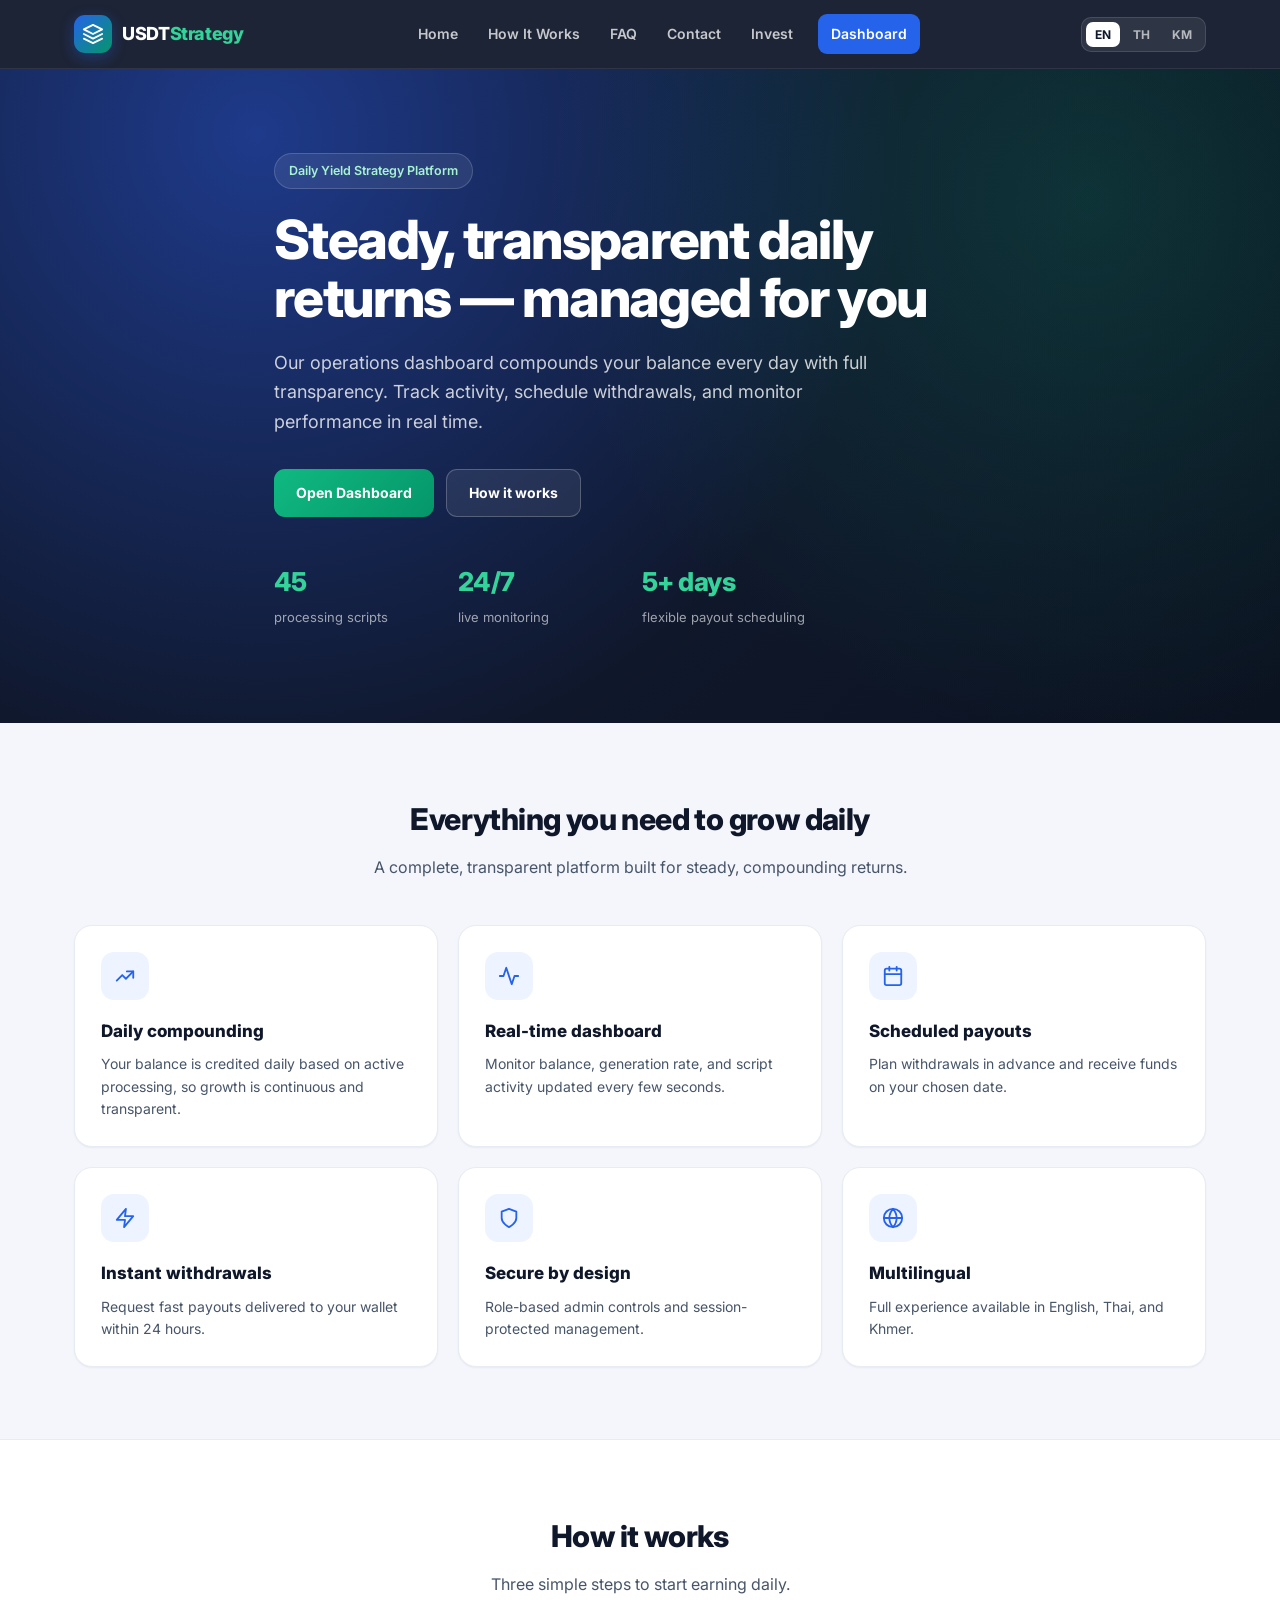
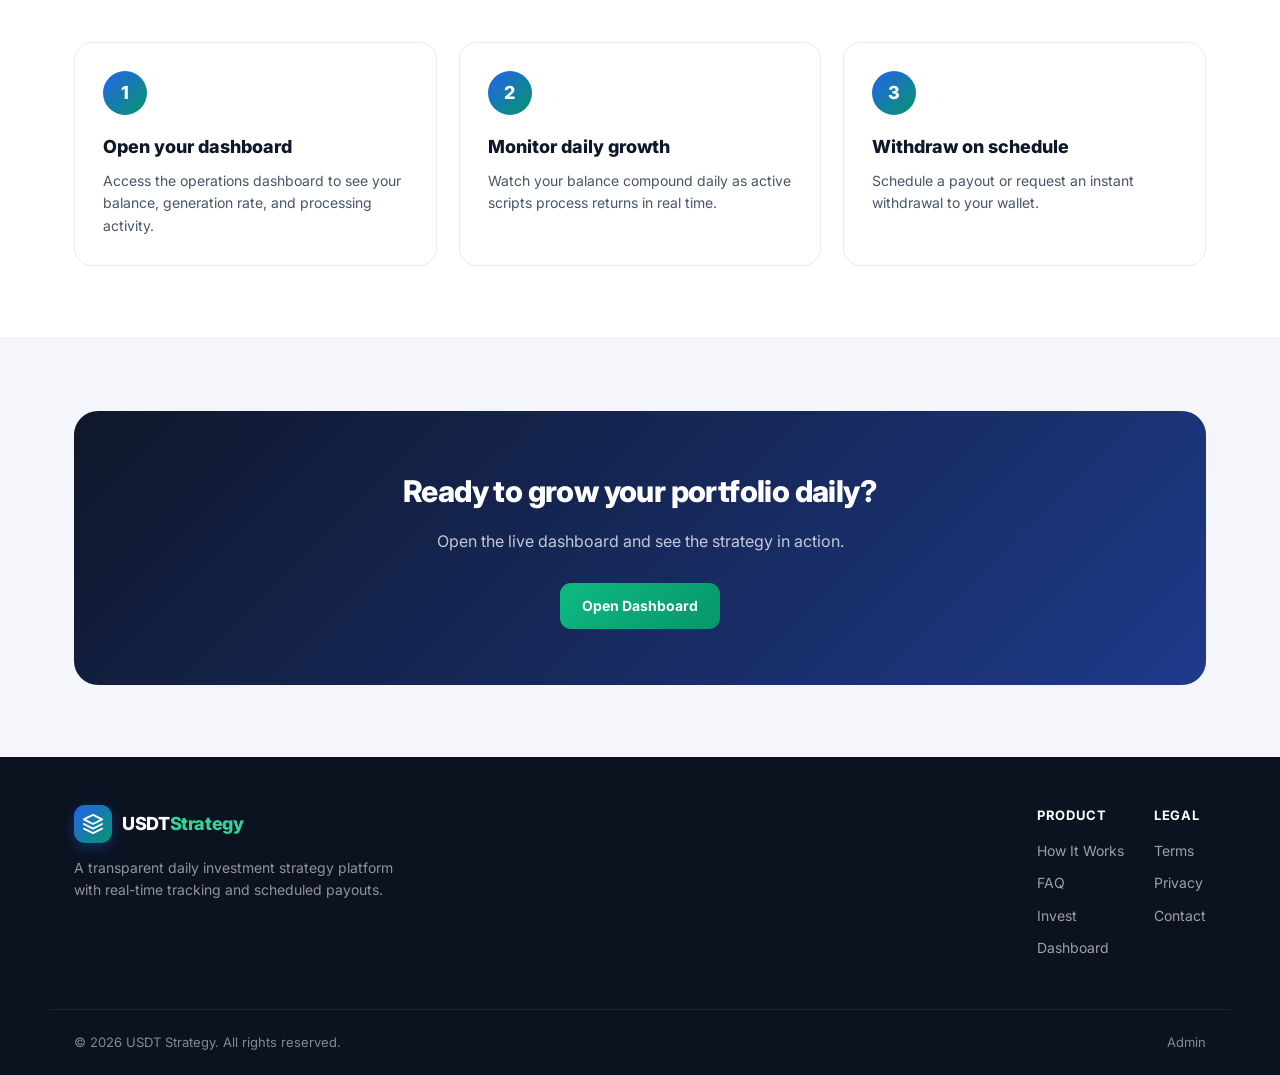
==== index.html @ 0f086eea "Add files via upload" ====
<!DOCTYPE html>
<html lang="en">
<head>
    <meta charset="UTF-8">
    <meta name="viewport" content="width=device-width, initial-scale=1.0">
    <meta name="theme-color" content="#0f172a">
    <title>USDT Strategy — Daily Investment Strategy Platform</title>
    <meta name="description" content="A transparent daily investment strategy platform with real-time tracking, compounding returns, and scheduled payouts.">
    <meta property="og:title" content="USDT Strategy — Daily Investment Strategy Platform">
    <meta property="og:description" content="Steady, transparent daily returns with real-time tracking and scheduled payouts.">
    <meta property="og:type" content="website">
    <link rel="icon" type="image/svg+xml" href="favicon.svg">
    <link rel="preconnect" href="https://fonts.googleapis.com">
    <link rel="preconnect" href="https://fonts.gstatic.com" crossorigin>
    <link href="https://fonts.googleapis.com/css2?family=Inter:wght@400;500;600;700;800&family=Noto+Sans+Thai:wght@400;500;600;700&family=Noto+Sans+Khmer:wght@400;500;600;700&display=swap" rel="stylesheet">
    <link rel="stylesheet" href="site.css">
</head>
<body>
<header class="site-header">
    <div class="container header-inner">
        <a class="brand" href="index.html" aria-label="USDT Strategy">
            <span class="brand-mark" aria-hidden="true">
                <svg viewBox="0 0 24 24" width="22" height="22" fill="none" stroke="currentColor" stroke-width="2" stroke-linecap="round" stroke-linejoin="round"><path d="M12 2 2 7l10 5 10-5-10-5Z"/><path d="m2 17 10 5 10-5"/><path d="m2 12 10 5 10-5"/></svg>
            </span>
            <span class="brand-text">USDT<span>Strategy</span></span>
        </a>
        <nav class="main-nav" id="mainNav">
            <a href="index.html" data-i18n="nav.home">Home</a>
            <a href="how-it-works.html" data-i18n="nav.how">How It Works</a>
            <a href="faq.html" data-i18n="nav.faq">FAQ</a>
            <a href="contact.html" data-i18n="nav.contact">Contact</a>
            <a href="dashboard.html" data-i18n="nav.invest">Invest</a><a href="dashboard.html" class="nav-cta" data-i18n="nav.dashboard">Dashboard</a>
        </nav>
        <div class="header-actions">
            <div class="lang-switcher" role="group" aria-label="Language">
                <button data-lang="en">EN</button>
                <button data-lang="th">TH</button>
                <button data-lang="km">KM</button>
            </div>
            <button class="nav-toggle" id="navToggle" aria-label="Menu" aria-expanded="false">☰</button>
        </div>
    </div>
</header>

<section class="hero">
    <div class="container hero-inner">
        <span class="hero-badge" data-i18n="hero.badge">Daily Yield Strategy Platform</span>
        <h1 data-i18n="hero.title">Steady, transparent daily returns — managed for you</h1>
        <p class="hero-subtitle" data-i18n="hero.subtitle">Our operations dashboard compounds your balance every day with full transparency. Track activity, schedule withdrawals, and monitor performance in real time.</p>
        <div class="hero-actions">
            <a href="dashboard.html" class="btn btn-accent" data-i18n="hero.cta">Open Dashboard</a>
            <a href="how-it-works.html" class="btn btn-outline-light" data-i18n="hero.cta2">How it works</a>
        </div>
        <div class="hero-stats">
            <div class="hero-stat">
                <div class="hero-stat-value"><span data-i18n="hero.stat1v">45</span></div>
                <div class="hero-stat-label" data-i18n="hero.stat1l">processing scripts</div>
            </div>
            <div class="hero-stat">
                <div class="hero-stat-value"><span data-i18n="hero.stat2v">24/7</span></div>
                <div class="hero-stat-label" data-i18n="hero.stat2l">live monitoring</div>
            </div>
            <div class="hero-stat">
                <div class="hero-stat-value"><span data-i18n="hero.stat3v">5+ days</span></div>
                <div class="hero-stat-label" data-i18n="hero.stat3l">flexible payout scheduling</div>
            </div>
        </div>
    </div>
</section>

<section class="section">
    <div class="container">
        <div class="section-heading center">
            <h2 data-i18n="features.title">Everything you need to grow daily</h2>
            <p data-i18n="features.subtitle">A complete, transparent platform built for steady, compounding returns.</p>
        </div>
        <div class="features-grid">
            <article class="feature-card">
                <div class="feature-icon"><svg viewBox="0 0 24 24" width="22" height="22" fill="none" stroke="currentColor" stroke-width="2" stroke-linecap="round" stroke-linejoin="round"><path d="M3 17l6-6 4 4 8-8"/><path d="M14 7h7v7"/></svg></div>
                <h3 data-i18n="f1.title">Daily compounding</h3>
                <p data-i18n="f1.text">Your balance is credited daily based on active processing, so growth is continuous and transparent.</p>
            </article>
            <article class="feature-card">
                <div class="feature-icon"><svg viewBox="0 0 24 24" width="22" height="22" fill="none" stroke="currentColor" stroke-width="2" stroke-linecap="round" stroke-linejoin="round"><path d="M22 12h-4l-3 9L9 3l-3 9H2"/></svg></div>
                <h3 data-i18n="f2.title">Real-time dashboard</h3>
                <p data-i18n="f2.text">Monitor balance, generation rate, and script activity updated every few seconds.</p>
            </article>
            <article class="feature-card">
                <div class="feature-icon"><svg viewBox="0 0 24 24" width="22" height="22" fill="none" stroke="currentColor" stroke-width="2" stroke-linecap="round" stroke-linejoin="round"><rect x="3" y="4" width="18" height="18" rx="2"/><path d="M16 2v4M8 2v4M3 10h18"/></svg></div>
                <h3 data-i18n="f3.title">Scheduled payouts</h3>
                <p data-i18n="f3.text">Plan withdrawals in advance and receive funds on your chosen date.</p>
            </article>
            <article class="feature-card">
                <div class="feature-icon"><svg viewBox="0 0 24 24" width="22" height="22" fill="none" stroke="currentColor" stroke-width="2" stroke-linecap="round" stroke-linejoin="round"><path d="M13 2 3 14h9l-1 8 10-12h-9l1-8z"/></svg></div>
                <h3 data-i18n="f4.title">Instant withdrawals</h3>
                <p data-i18n="f4.text">Request fast payouts delivered to your wallet within 24 hours.</p>
            </article>
            <article class="feature-card">
                <div class="feature-icon"><svg viewBox="0 0 24 24" width="22" height="22" fill="none" stroke="currentColor" stroke-width="2" stroke-linecap="round" stroke-linejoin="round"><path d="M12 22s8-4 8-10V5l-8-3-8 3v7c0 6 8 10 8 10z"/></svg></div>
                <h3 data-i18n="f5.title">Secure by design</h3>
                <p data-i18n="f5.text">Role-based admin controls and session-protected management.</p>
            </article>
            <article class="feature-card">
                <div class="feature-icon"><svg viewBox="0 0 24 24" width="22" height="22" fill="none" stroke="currentColor" stroke-width="2" stroke-linecap="round" stroke-linejoin="round"><circle cx="12" cy="12" r="10"/><path d="M2 12h20M12 2a15.3 15.3 0 0 1 4 10 15.3 15.3 0 0 1-4 10 15.3 15.3 0 0 1-4-10 15.3 15.3 0 0 1 4-10z"/></svg></div>
                <h3 data-i18n="f6.title">Multilingual</h3>
                <p data-i18n="f6.text">Full experience available in English, Thai, and Khmer.</p>
            </article>
        </div>
    </div>
</section>

<section class="section section-alt">
    <div class="container">
        <div class="section-heading center">
            <h2 data-i18n="how.title">How it works</h2>
            <p data-i18n="how.subtitle">Three simple steps to start earning daily.</p>
        </div>
        <div class="steps">
            <div class="step"><div class="step-num">1</div><h3 data-i18n="step1.title">Open your dashboard</h3><p data-i18n="step1.text">Access the operations dashboard to see your balance, generation rate, and processing activity.</p></div>
            <div class="step"><div class="step-num">2</div><h3 data-i18n="step2.title">Monitor daily growth</h3><p data-i18n="step2.text">Watch your balance compound daily as active scripts process returns in real time.</p></div>
            <div class="step"><div class="step-num">3</div><h3 data-i18n="step3.title">Withdraw on schedule</h3><p data-i18n="step3.text">Schedule a payout or request an instant withdrawal to your wallet.</p></div>
        </div>
    </div>
</section>

<section class="section">
    <div class="container">
        <div class="cta">
            <h2 data-i18n="cta.title">Ready to grow your portfolio daily?</h2>
            <p data-i18n="cta.text">Open the live dashboard and see the strategy in action.</p>
            <a href="dashboard.html" class="btn btn-accent" data-i18n="cta.button">Open Dashboard</a>
        </div>
    </div>
</section>

<footer class="site-footer">
    <div class="container footer-inner">
        <div class="footer-brand">
            <a class="brand" href="index.html">
                <span class="brand-mark" aria-hidden="true">
                    <svg viewBox="0 0 24 24" width="22" height="22" fill="none" stroke="currentColor" stroke-width="2" stroke-linecap="round" stroke-linejoin="round"><path d="M12 2 2 7l10 5 10-5-10-5Z"/><path d="m2 17 10 5 10-5"/><path d="m2 12 10 5 10-5"/></svg>
                </span>
                <span class="brand-text">USDT<span>Strategy</span></span>
            </a>
            <p data-i18n="footer.tagline">A transparent daily investment strategy platform with real-time tracking and scheduled payouts.</p>
        </div>
        <div class="footer-links">
            <div class="footer-col">
                <h4 data-i18n="footer.product">Product</h4>
                <a href="how-it-works.html" data-i18n="nav.how">How It Works</a>
                <a href="faq.html" data-i18n="nav.faq">FAQ</a>
                <a href="dashboard.html" data-i18n="nav.invest">Invest</a><a href="dashboard.html" data-i18n="nav.dashboard">Dashboard</a>
            </div>
            <div class="footer-col">
                <h4 data-i18n="footer.legal">Legal</h4>
                <a href="terms.html" data-i18n="nav.terms">Terms</a>
                <a href="privacy.html" data-i18n="nav.privacy">Privacy</a>
                <a href="contact.html" data-i18n="nav.contact">Contact</a>
            </div>
        </div>
    </div>
    <div class="container footer-bottom">
        <p>© <span id="footerYear"></span> USDT Strategy. <span data-i18n="footer.rights">All rights reserved.</span></p>
        <a href="admin.html" class="footer-admin">Admin</a>
    </div>
</footer>

<script src="i18n.js"></script>
<script src="site.js"></script>
</body>
</html>
---- site.css ----
:root {
    --bg: #f4f6fb;
    --surface: #ffffff;
    --surface-2: #f8fafc;
    --border: #e7ebf3;
    --border-strong: #d7ddea;
    --text: #0f172a;
    --text-secondary: #475569;
    --text-muted: #94a3b8;
    --primary: #2563eb;
    --primary-dark: #1d4ed8;
    --primary-soft: #eef4ff;
    --emerald: #059669;
    --emerald-soft: #ecfdf5;
    --amber: #d97706;
    --danger: #dc2626;
    --radius: 18px;
    --radius-sm: 12px;
    --shadow-sm: 0 1px 2px rgba(16, 24, 40, 0.05);
    --shadow: 0 10px 30px rgba(16, 24, 40, 0.08);
    --shadow-lg: 0 24px 60px rgba(16, 24, 40, 0.18);
    --transition: 0.2s ease;
}

* { margin: 0; padding: 0; box-sizing: border-box; }
body { font-family: 'Inter', 'Noto Sans Thai', 'Noto Sans Khmer', -apple-system, BlinkMacSystemFont, 'Segoe UI', sans-serif; background: var(--bg); color: var(--text); line-height: 1.6; -webkit-font-smoothing: antialiased; }
html[lang="th"] body { font-family: 'Noto Sans Thai', 'Inter', sans-serif; }
html[lang="km"] body { font-family: 'Noto Sans Khmer', 'Inter', sans-serif; }
.container { width: 100%; max-width: 1180px; margin: 0 auto; padding: 0 24px; }
a { color: inherit; text-decoration: none; }
img, svg { display: block; }

/* Buttons */
.btn { display: inline-flex; align-items: center; justify-content: center; gap: 8px; min-height: 46px; padding: 12px 22px; border: none; border-radius: 11px; font-size: 14px; font-weight: 700; cursor: pointer; transition: var(--transition); font-family: inherit; text-decoration: none; }
.btn:focus-visible { outline: 3px solid rgba(37, 99, 235, 0.35); outline-offset: 2px; }
.btn-primary { background: var(--primary); color: #fff; }
.btn-primary:hover { background: var(--primary-dark); transform: translateY(-1px); box-shadow: 0 8px 20px rgba(37, 99, 235, 0.28); }
.btn-accent { background: linear-gradient(135deg, #10b981, #059669); color: #fff; }
.btn-accent:hover { transform: translateY(-1px); box-shadow: 0 8px 20px rgba(5, 150, 105, 0.3); }
.btn-outline-light { background: rgba(255,255,255,0.08); color: #fff; border: 1px solid rgba(255,255,255,0.22); }
.btn-outline-light:hover { background: rgba(255,255,255,0.16); }

/* Header */
.site-header { position: sticky; top: 0; z-index: 100; background: rgba(15, 23, 42, 0.94); backdrop-filter: blur(12px); -webkit-backdrop-filter: blur(12px); border-bottom: 1px solid rgba(255,255,255,0.08); }
.header-inner { display: flex; align-items: center; justify-content: space-between; gap: 18px; min-height: 68px; }
.brand { display: flex; align-items: center; gap: 10px; color: #fff; font-weight: 800; font-size: 18px; letter-spacing: -0.02em; }
.brand-mark { display: grid; place-items: center; width: 38px; height: 38px; border-radius: 11px; background: linear-gradient(135deg, #2563eb, #059669); box-shadow: 0 4px 14px rgba(37, 99, 235, 0.35); }
.brand-text span { color: #34d399; }
.main-nav { display: flex; align-items: center; gap: 4px; }
.main-nav a { color: rgba(255,255,255,0.75); font-size: 14px; font-weight: 600; padding: 9px 13px; border-radius: 9px; transition: var(--transition); }
.main-nav a:hover { color: #fff; background: rgba(255,255,255,0.08); }
.main-nav a.nav-cta { background: var(--primary); color: #fff; margin-left: 8px; }
.main-nav a.nav-cta:hover { background: var(--primary-dark); }
.header-actions { display: flex; align-items: center; gap: 12px; }
.lang-switcher { display: flex; gap: 4px; background: rgba(255,255,255,0.08); border: 1px solid rgba(255,255,255,0.12); border-radius: 10px; padding: 4px; }
.lang-switcher button { border: none; background: transparent; color: rgba(255,255,255,0.65); font-size: 12px; font-weight: 700; padding: 5px 9px; border-radius: 7px; cursor: pointer; font-family: inherit; }
.lang-switcher button.active { background: #fff; color: #0f172a; }
.nav-toggle { display: none; border: none; background: rgba(255,255,255,0.08); color: #fff; width: 42px; height: 42px; border-radius: 10px; font-size: 20px; cursor: pointer; }

/* Hero */
.hero { position: relative; overflow: hidden; background: radial-gradient(circle at 20% 10%, #1e3a8a 0%, #0f172a 55%, #0b1220 100%); color: #fff; padding: 84px 0 96px; }
.hero::after { content: ""; position: absolute; inset: 0; background: radial-gradient(circle at 85% 20%, rgba(16,185,129,0.18), transparent 45%); pointer-events: none; }
.hero-inner { position: relative; z-index: 1; max-width: 780px; }
.hero-badge { display: inline-flex; align-items: center; gap: 8px; background: rgba(255,255,255,0.08); border: 1px solid rgba(255,255,255,0.16); border-radius: 999px; padding: 7px 14px; font-size: 12.5px; font-weight: 600; color: #a7f3d0; margin-bottom: 22px; }
.hero h1 { font-size: clamp(34px, 5vw, 54px); font-weight: 800; letter-spacing: -0.03em; line-height: 1.08; margin-bottom: 20px; }
.hero-subtitle { font-size: 18px; color: rgba(255,255,255,0.78); line-height: 1.65; max-width: 620px; margin-bottom: 32px; }
.hero-actions { display: flex; flex-wrap: wrap; gap: 12px; margin-bottom: 44px; }
.hero-stats { display: flex; flex-wrap: wrap; gap: 34px; }
.hero-stat { min-width: 150px; }
.hero-stat-value { font-size: 26px; font-weight: 800; letter-spacing: -0.02em; }
.hero-stat-value span { color: #34d399; }
.hero-stat-label { font-size: 13px; color: rgba(255,255,255,0.6); margin-top: 4px; }

/* Sections */
.section { padding: 72px 0; }
.section-alt { background: var(--surface); border-top: 1px solid var(--border); border-bottom: 1px solid var(--border); }
.section-heading { max-width: 640px; margin-bottom: 44px; }
.section-heading.center { margin-left: auto; margin-right: auto; text-align: center; }
.section-heading h2 { font-size: 30px; font-weight: 800; letter-spacing: -0.02em; margin-bottom: 12px; }
.section-heading p { font-size: 16px; color: var(--text-secondary); }

/* Feature cards */
.features-grid { display: grid; grid-template-columns: repeat(3, 1fr); gap: 20px; }
.feature-card { background: var(--surface); border: 1px solid var(--border); border-radius: var(--radius); padding: 26px; box-shadow: var(--shadow-sm); transition: var(--transition); }
.feature-card:hover { transform: translateY(-3px); box-shadow: var(--shadow); }
.feature-icon { display: grid; place-items: center; width: 48px; height: 48px; border-radius: 13px; background: var(--primary-soft); color: var(--primary); margin-bottom: 18px; }
.feature-card h3 { font-size: 17px; font-weight: 800; margin-bottom: 8px; }
.feature-card p { font-size: 14px; color: var(--text-secondary); }

/* Steps */
.steps { display: grid; grid-template-columns: repeat(3, 1fr); gap: 22px; counter-reset: step; }
.step { position: relative; background: var(--surface); border: 1px solid var(--border); border-radius: var(--radius); padding: 28px; }
.step-num { display: grid; place-items: center; width: 44px; height: 44px; border-radius: 50%; background: linear-gradient(135deg, #2563eb, #059669); color: #fff; font-weight: 800; font-size: 18px; margin-bottom: 18px; }
.step h3 { font-size: 18px; font-weight: 800; margin-bottom: 8px; }
.step p { font-size: 14px; color: var(--text-secondary); }

/* CTA */
.cta { background: linear-gradient(135deg, #0f172a, #1e3a8a); color: #fff; border-radius: 24px; padding: 56px 40px; text-align: center; }
.cta h2 { font-size: 30px; font-weight: 800; letter-spacing: -0.02em; margin-bottom: 14px; }
.cta p { color: rgba(255,255,255,0.75); font-size: 16px; max-width: 560px; margin: 0 auto 28px; }

/* Page hero (inner pages) */
.page-hero { background: radial-gradient(circle at 20% 10%, #1e3a8a 0%, #0f172a 55%, #0b1220 100%); color: #fff; padding: 60px 0; }
.page-hero h1 { font-size: 36px; font-weight: 800; letter-spacing: -0.02em; }
.page-hero p { color: rgba(255,255,255,0.7); font-size: 16px; margin-top: 10px; max-width: 640px; }
.content-section { padding: 60px 0; }
.prose { max-width: 760px; }
.prose h2 { font-size: 22px; font-weight: 800; margin: 32px 0 12px; }
.prose h3 { font-size: 17px; font-weight: 700; margin: 24px 0 10px; }
.prose p { font-size: 15px; color: var(--text-secondary); margin-bottom: 14px; }
.prose ul { margin: 0 0 16px 20px; color: var(--text-secondary); font-size: 15px; }
.prose li { margin-bottom: 8px; }

/* FAQ */
.faq-list { max-width: 760px; }
.faq-item { background: var(--surface); border: 1px solid var(--border); border-radius: 14px; margin-bottom: 14px; overflow: hidden; }
.faq-q { width: 100%; text-align: left; background: none; border: none; padding: 20px 22px; font-size: 16px; font-weight: 700; color: var(--text); cursor: pointer; display: flex; justify-content: space-between; align-items: center; gap: 14px; font-family: inherit; }
.faq-q::after { content: "+"; font-size: 22px; color: var(--primary); flex-shrink: 0; }
.faq-item.open .faq-q::after { content: "−"; }
.faq-a { display: none; padding: 0 22px 20px; color: var(--text-secondary); font-size: 14.5px; }
.faq-item.open .faq-a { display: block; }

/* Contact */
.contact-grid { display: grid; grid-template-columns: 1fr 1.2fr; gap: 40px; align-items: start; }
.contact-info { background: var(--surface); border: 1px solid var(--border); border-radius: var(--radius); padding: 28px; }
.contact-info h2 { font-size: 20px; font-weight: 800; margin-bottom: 10px; }
.contact-info p { color: var(--text-secondary); font-size: 14.5px; margin-bottom: 16px; }
.contact-item { display: flex; gap: 12px; align-items: flex-start; margin-bottom: 14px; font-size: 14.5px; }
.contact-item strong { display: block; }
.contact-form { background: var(--surface); border: 1px solid var(--border); border-radius: var(--radius); padding: 28px; }
.form-field { margin-bottom: 16px; }
.form-field label { display: block; font-size: 13px; font-weight: 700; color: var(--text-secondary); margin-bottom: 7px; }
.form-field input, .form-field textarea { width: 100%; padding: 12px 14px; border: 1.5px solid var(--border-strong); border-radius: 10px; font-size: 14px; font-family: inherit; transition: var(--transition); }
.form-field input:focus, .form-field textarea:focus { outline: none; border-color: var(--primary); box-shadow: 0 0 0 3px rgba(37, 99, 235, 0.12); }
.form-field textarea { min-height: 140px; resize: vertical; }
.form-note { margin-top: 12px; font-size: 13px; color: var(--emerald); font-weight: 600; min-height: 20px; }

/* 404 */
.notfound { text-align: center; padding: 110px 0; }
.notfound-code { font-size: 96px; font-weight: 800; letter-spacing: -0.04em; background: linear-gradient(135deg, #2563eb, #059669); -webkit-background-clip: text; background-clip: text; color: transparent; line-height: 1; }
.notfound h1 { font-size: 26px; font-weight: 800; margin: 18px 0 12px; }
.notfound p { color: var(--text-secondary); font-size: 15px; margin-bottom: 28px; }

/* Footer */
.site-footer { background: #0b1220; color: rgba(255,255,255,0.7); padding: 48px 0 0; }
.footer-inner { display: flex; justify-content: space-between; gap: 32px; flex-wrap: wrap; }
.footer-brand { max-width: 320px; }
.footer-brand .brand { margin-bottom: 14px; }
.footer-brand p { font-size: 14px; color: rgba(255,255,255,0.55); }
.footer-links { display: flex; gap: 30px; flex-wrap: wrap; }
.footer-col h4 { color: #fff; font-size: 13px; text-transform: uppercase; letter-spacing: 0.05em; margin-bottom: 14px; }
.footer-col a { display: block; font-size: 14px; color: rgba(255,255,255,0.6); margin-bottom: 10px; transition: var(--transition); }
.footer-col a:hover { color: #fff; }
.footer-bottom { display: flex; justify-content: space-between; align-items: center; gap: 12px; padding: 22px 24px; border-top: 1px solid rgba(255,255,255,0.08); margin-top: 40px; font-size: 13px; color: rgba(255,255,255,0.5); flex-wrap: wrap; }
.footer-admin { color: rgba(255,255,255,0.5); font-size: 13px; }
.footer-admin:hover { color: #fff; }

/* Responsive */
@media (max-width: 900px) {
    .features-grid, .steps { grid-template-columns: 1fr 1fr; }
    .contact-grid { grid-template-columns: 1fr; }
}
@media (max-width: 768px) {
    .nav-toggle { display: block; }
    .main-nav { display: none; position: absolute; top: 68px; left: 0; right: 0; background: #0f172a; flex-direction: column; padding: 14px 20px; border-bottom: 1px solid rgba(255,255,255,0.1); gap: 4px; }
    .main-nav.open { display: flex; }
    .main-nav a { width: 100%; }
    .main-nav a.nav-cta { margin-left: 0; margin-top: 6px; }
    .hero { padding: 60px 0 70px; }
    .hero-stats { gap: 22px; }
    .section { padding: 52px 0; }
    .features-grid, .steps { grid-template-columns: 1fr; }
    .section-heading h2 { font-size: 26px; }
    .cta { padding: 40px 22px; }
    .cta h2 { font-size: 24px; }
    .footer-inner { flex-direction: column; }
    .footer-bottom { justify-content: center; text-align: center; }
}
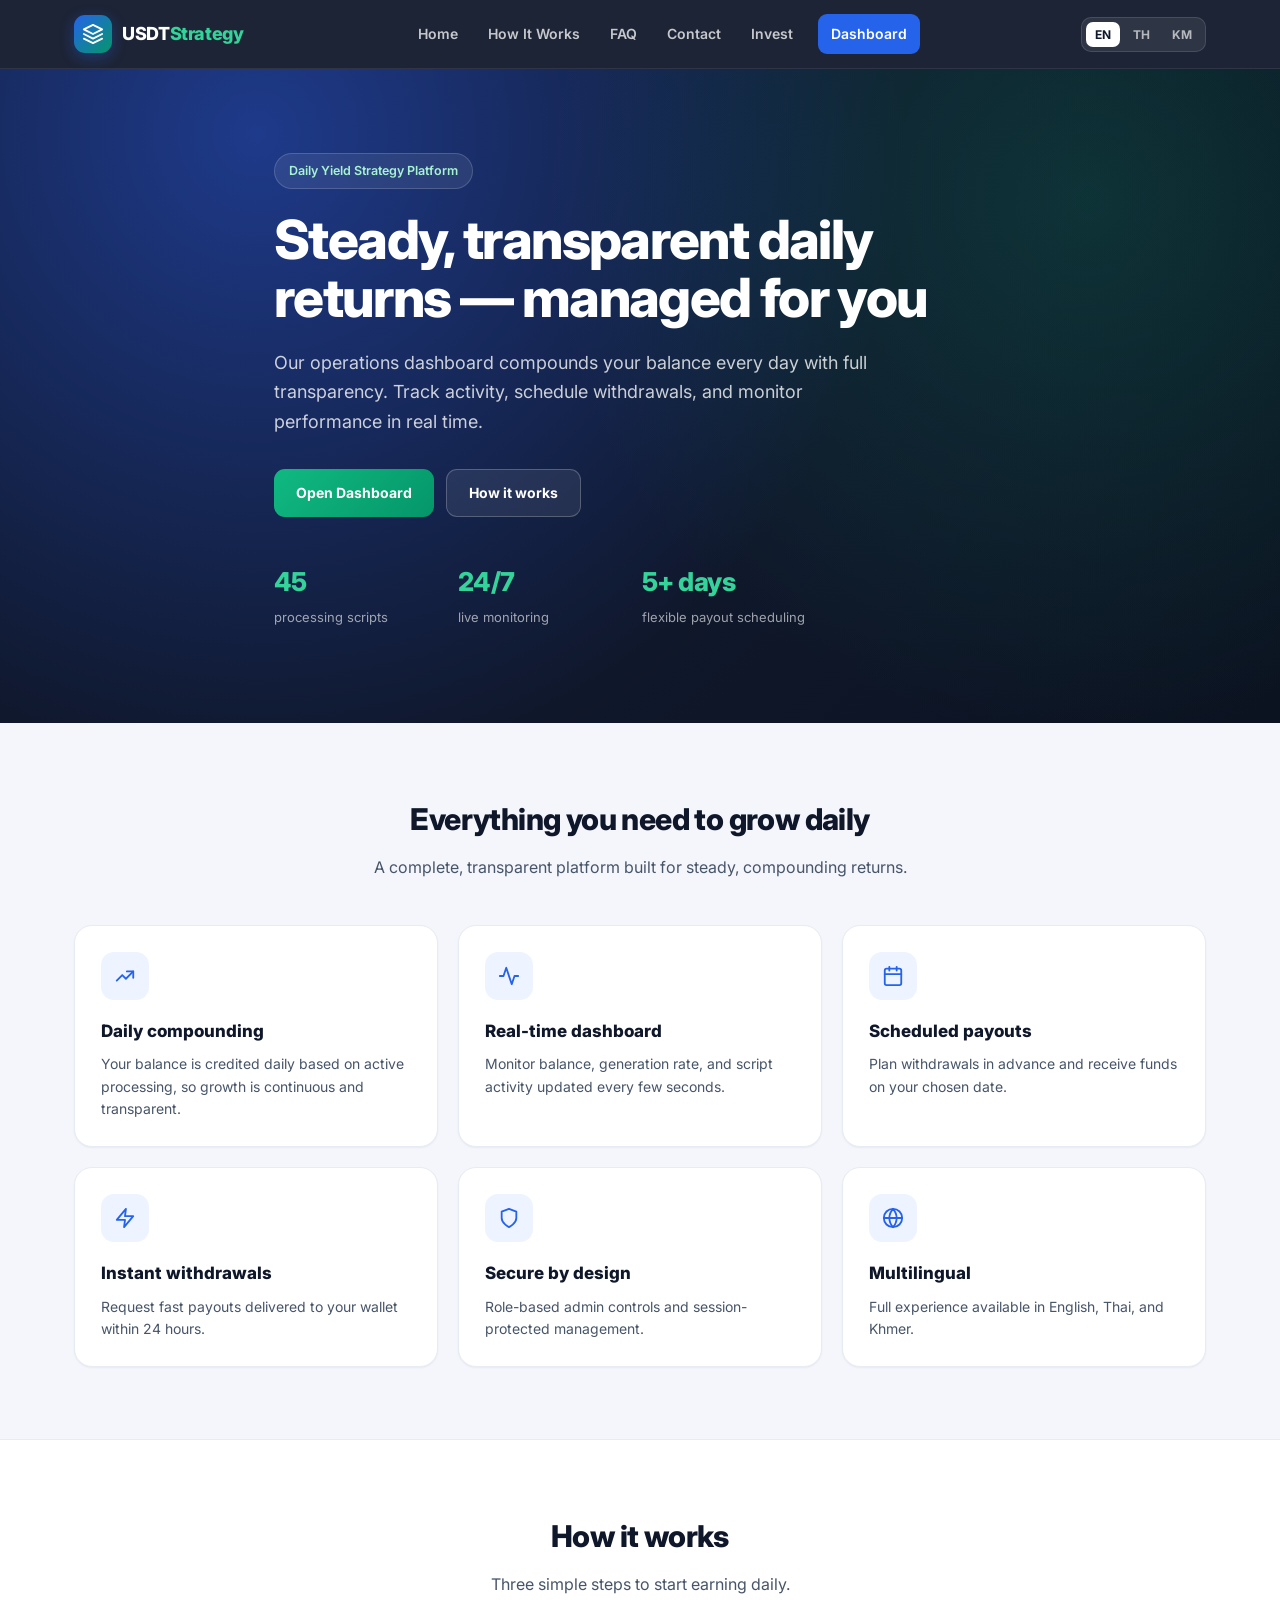
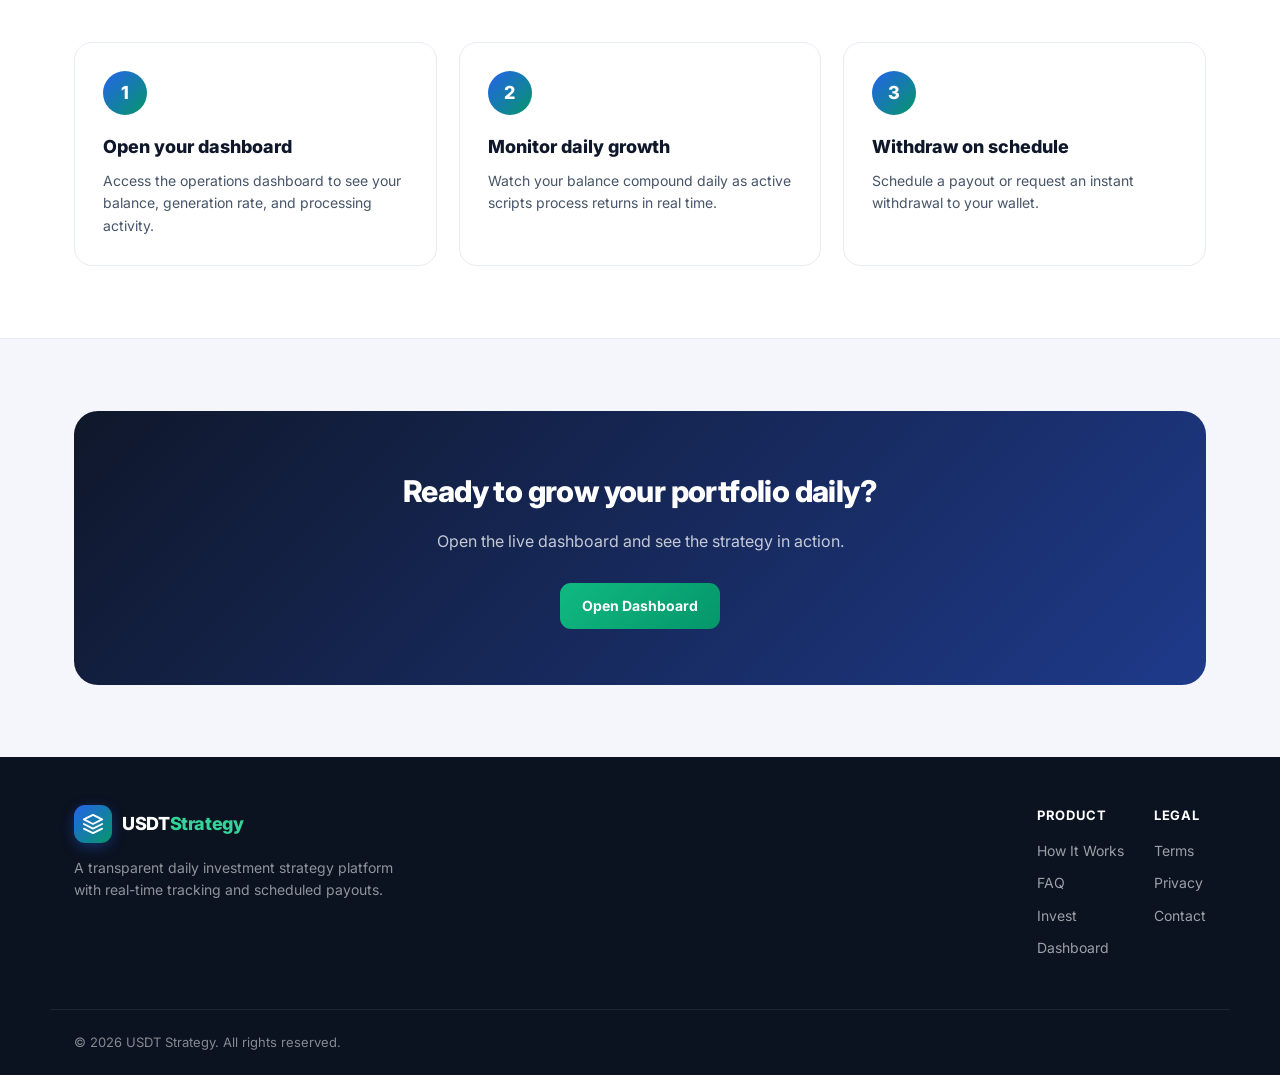
==== commit 6d7f2ece: "Fix admin panel UI/UX issues and remove public admin link - Wrap admin panel data tables (plans, use" ====
--- a/index.html
+++ b/index.html
@@ -161,7 +161,6 @@
     </div>
     <div class="container footer-bottom">
         <p>© <span id="footerYear"></span> USDT Strategy. <span data-i18n="footer.rights">All rights reserved.</span></p>
-        <a href="admin.html" class="footer-admin">Admin</a>
     </div>
 </footer>
 
--- a/site.css
+++ b/site.css
@@ -134,6 +134,7 @@
 .form-field input:focus, .form-field textarea:focus { outline: none; border-color: var(--primary); box-shadow: 0 0 0 3px rgba(37, 99, 235, 0.12); }
 .form-field textarea { min-height: 140px; resize: vertical; }
 .form-note { margin-top: 12px; font-size: 13px; color: var(--emerald); font-weight: 600; min-height: 20px; }
+.form-note.error { color: var(--danger); }
 
 /* 404 */
 .notfound { text-align: center; padding: 110px 0; }
